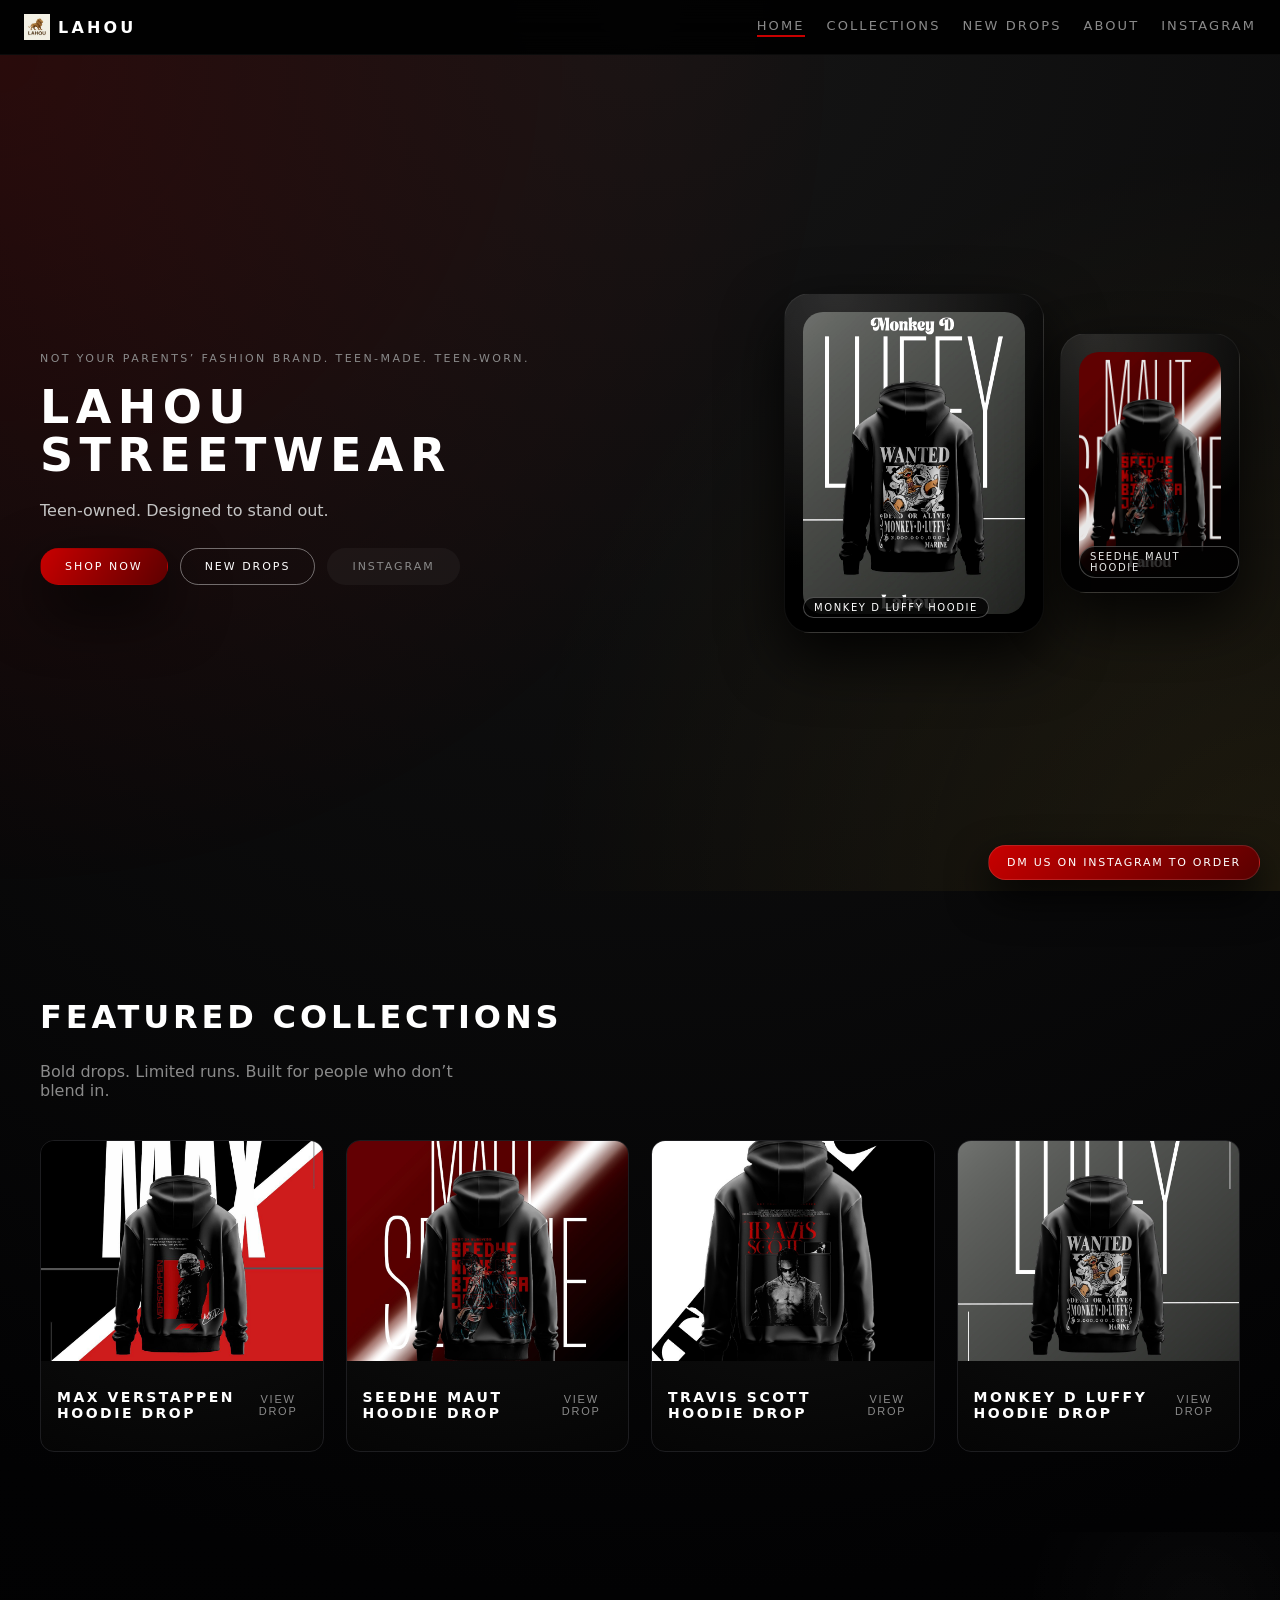
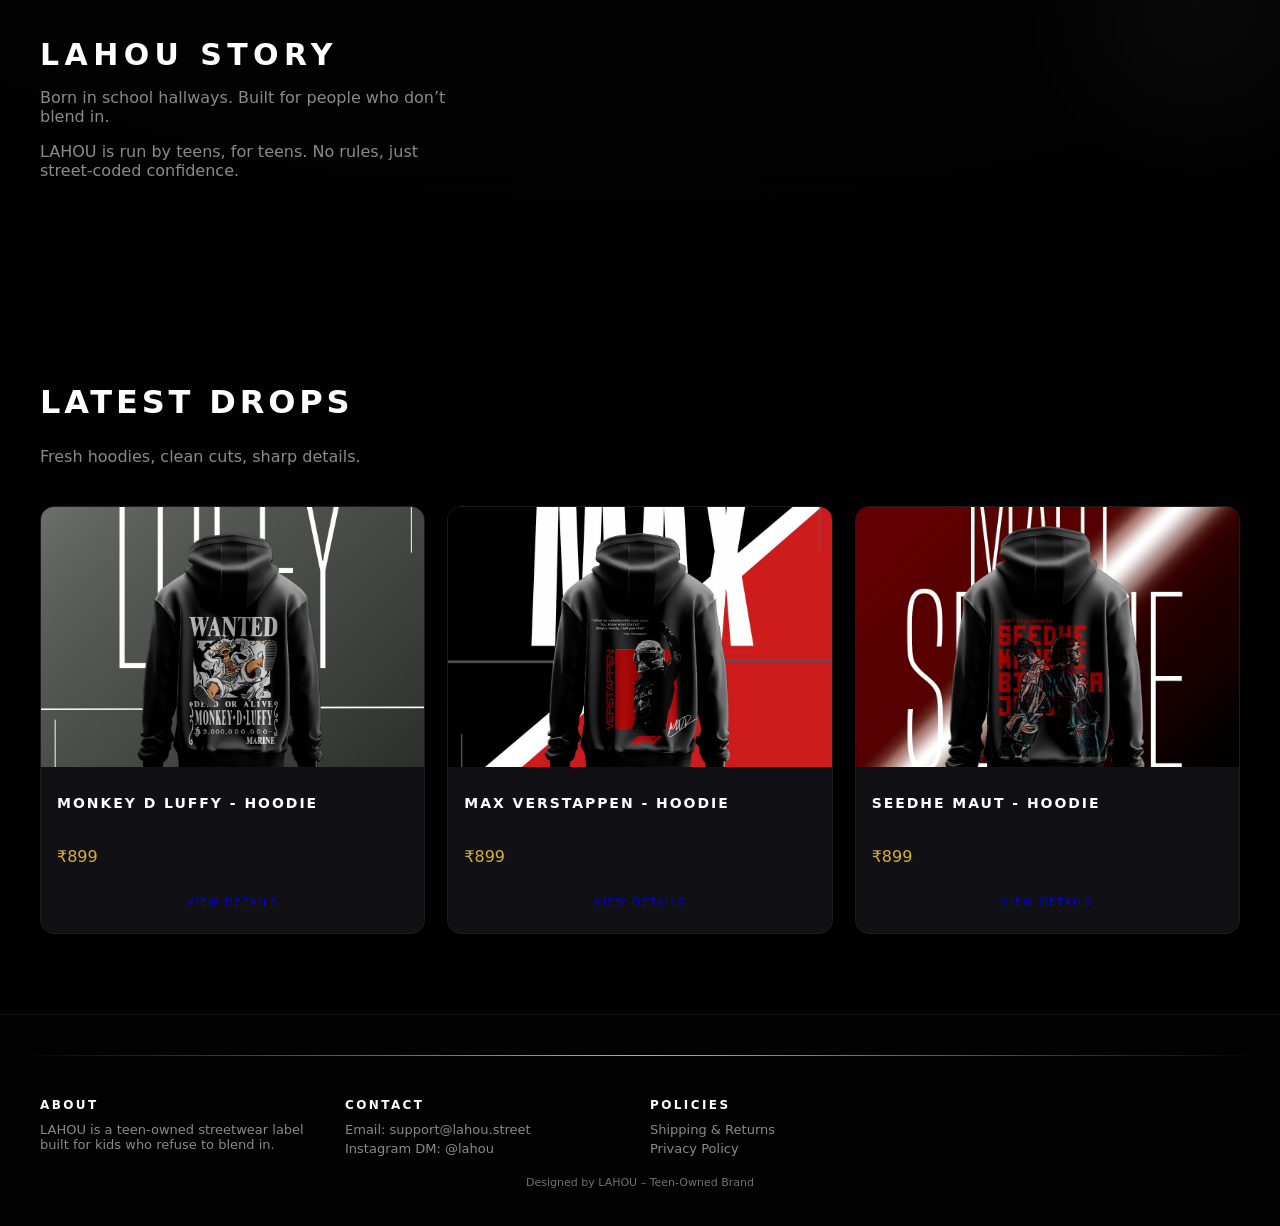
==== index.html @ ea8ffd42 "Add files via upload" ====
<!DOCTYPE html>
<html lang="en">
<head>
  <meta charset="UTF-8" />
  <title>LAHOU Streetwear – Teen-Owned Brand</title>
  <meta name="viewport" content="width=device-width, initial-scale=1.0" />
  <link rel="stylesheet" href="styles.css" />
</head>
<body>
  <!-- Floating DM Bubble -->
  <a href="https://www.instagram.com/lahou.in/" target="_blank" class="dm-bubble">
    DM us on Instagram to order
  </a>

  

  <!-- Navbar -->
  <header class="navbar">
    <div class="nav-left">
      <div class="logo">
  <img src="assets/logo.jpg" alt="LAHOU streetwear logo" class="logo-img" />
<span class="logo-text">LAHOU</span>
      </div>
    </div>
    <nav class="nav-links">
      <a href="#hero" class="nav-link active">Home</a>
      <a href="#collections" class="nav-link">Collections</a>
      <a href="#new-drops" class="nav-link">New Drops</a>
      <a href="#about" class="nav-link">About</a>
      <a href="https://www.instagram.com/lahou.in/" target="_blank" class="nav-link">Instagram</a>
    </nav>
    <button class="hamburger" id="hamburger">
      <span></span><span></span><span></span>
    </button>
  </header>

  <!-- Mobile Menu -->
  <div class="mobile-menu" id="mobileMenu">
    <a href="#hero" class="mobile-link">Home</a>
    <a href="#collections" class="mobile-link">Collections</a>
    <a href="#new-drops" class="mobile-link">New Drops</a>
    <a href="#about" class="mobile-link">About</a>
    <a href="https://www.instagram.com/lahou.in/" target="_blank" class="mobile-link">Instagram</a>
  </div>

  <!-- Hero Section -->
  <section id="hero" class="hero">
    <div class="hero-bg"></div>
    <div class="hero-content">
      <div class="hero-text" data-parallax>
        <p class="hero-tagline">Not your parents’ fashion brand. Teen-made. Teen-worn.</p>
        <h1>LAHOU STREETWEAR</h1>
        <p class="hero-sub">Teen-owned. Designed to stand out.</p>
        <div class="hero-ctas">
          <a href="#collections" class="btn primary">Shop Now</a>
          <a href="#new-drops" class="btn secondary">New Drops</a>
          <a href="https://www.instagram.com/lahou.in/" target="_blank" class="btn ghost">Instagram</a>
        </div>
      </div>
      <div class="hero-product" data-parallax>
        <div class="hero-mockup hero-mockup-main">
          <!-- Replace with real hoodie image -->
          <div class="mockup-image mockup-black"></div>
          <span class="mockup-label">Monkey D Luffy hoodie</span>
        </div>
        <div class="hero-mockup hero-mockup-secondary">
          <div class="mockup-image mockup-red"></div>
          <span class="mockup-label">Seedhe Maut hoodie</span>
        </div>
      </div>
    </div>
  </section>

  <!-- Featured Collections -->
  <section id="collections" class="section section-padded">
    <div class="section-header">
      <h2>Featured Collections</h2>
      <p>Bold drops. Limited runs. Built for people who don’t blend in.</p>
    </div>
    <div class="collections-grid">
  <!-- MAX -->
  <article class="collection-card reveal"
    data-title="MAX VERSTAPPEN HOODIE DROP"
    data-price="₹899"
    data-desc="Heavyweight black hoodie with race-ready graphics."
    data-image-class="coll-max">
    <div class="collection-image coll-max"></div>
    <div class="collection-info">
      <h3>MAX VERSTAPPEN HOODIE DROP</h3>
      <button class="collection-link" data-open-product>VIEW DROP</button>
    </div>
  </article>

  <!-- SEEDHE MAUT -->
  <article class="collection-card reveal"
    data-title="SEEDHE MAUT HOODIE DROP"
    data-price="₹899"
    data-desc="Street bars, hard graphics, clean silhouette."
    data-image-class="coll-seedhe">
    <div class="collection-image coll-seedhe"></div>
    <div class="collection-info">
      <h3>SEEDHE MAUT HOODIE DROP</h3>
      <button class="collection-link" data-open-product>VIEW DROP</button>
    </div>
  </article>

  <!-- TRAVIS -->
  <article class="collection-card reveal"
    data-title="TRAVIS SCOTT HOODIE DROP"
    data-price="₹899"
    data-desc="Cactus jack energy with LAHOU cuts."
    data-image-class="coll-travis">
    <div class="collection-image coll-travis"></div>
    <div class="collection-info">
      <h3>TRAVIS SCOTT HOODIE DROP</h3>
      <button class="collection-link" data-open-product>VIEW DROP</button>
    </div>
  </article>

  <!-- LUFFY -->
  <article class="collection-card reveal"
    data-title="MONKEY D LUFFY HOODIE DROP"
    data-price="₹899"
    data-desc="Anime grind, pirate mindset, hallway flex."
    data-image-class="coll-luffy">
    <div class="collection-image coll-luffy"></div>
    <div class="collection-info">
      <h3>MONKEY D LUFFY HOODIE DROP</h3>
      <button class="collection-link" data-open-product>VIEW DROP</button>
    </div>
  </article>
</div>

  </section>

  <!-- Brand Story -->
  <section id="about" class="section brand-story">
    <div class="lion-bg"></div>
    <div class="brand-story-inner">
      <h2>LAHOU Story</h2>
      <p>Born in school hallways. Built for people who don’t blend in.</p>
      <p>LAHOU is run by teens, for teens. No rules, just street-coded confidence.</p>
    </div>
  </section>

  <!-- Product Grid -->
  <section id="new-drops" class="section section-padded">
    <div class="section-header">
      <h2>Latest Drops</h2>
      <p>Fresh hoodies, clean cuts, sharp details.</p>
    </div>
    <div class="product-grid">
      <div class="product-card reveal">
        <div class="product-image product-1" data-secondary="product-1b"></div>
        <div class="product-info">
          <h3>MONKEY D LUFFY - hoodie</h3>
          <p class="price">₹899</p>
          <a href="product.html" class="btn tiny">View Details</a>
        </div>
      </div>
      <div class="product-card reveal">
        <div class="product-image product-2" data-secondary="product-2b"></div>
        <div class="product-info">
          <h3>MAX VERSTAPPEN - hoodie</h3>
          <p class="price">₹899</p>
          <a href="max-hood.html" class="btn tiny">View Details</a>
        </div>
      </div>
      <div class="product-card reveal">
        <div class="product-image product-3" data-secondary="product-3b"></div>
        <div class="product-info">
          <h3>SEEDHE MAUT - hoodie</h3>
          <p class="price">₹899</p>
          <a href="SM-hood.html" class="btn tiny">View Details</a>
        </div>
      </div>
    </div>
  </section>

  

  

  <!-- Footer -->
  <footer class="footer">
    <div class="footer-line"></div>
    <div class="footer-content">
      <div class="footer-col">
        <h4>About</h4>
        <p>LAHOU is a teen-owned streetwear label built for kids who refuse to blend in.</p>
      </div>
      <div class="footer-col">
        <h4>Contact</h4>
        <p>Email: support@lahou.street</p>
        <p>Instagram DM: @lahou</p>
      </div>
      <div class="footer-col">
        <h4>Policies</h4>
        <p>Shipping & Returns</p>
        <p>Privacy Policy</p>
      </div>
      
    </div>
    <p class="footer-bottom">Designed by LAHOU – Teen-Owned Brand</p>
  </footer>

  <!-- Product Quick View Modal (optional) -->
  <div class="product-modal" id="productModal">
  <div class="product-modal-inner">
    <button class="modal-close" id="modalClose">&times;</button>
   

    <div class="modal-image" id="modalImage"></div>
    <div class="modal-info">
      <h2 id="modalTitle">Stranger Hoodie – Deep Black</h2>
      <p class="modal-price" id="modalPrice">₹2,499</p>
      <p class="modal-desc" id="modalDesc">
        Heavyweight cotton. Boxy fit. Built for late-night streets and hallway flexes.
      </p>
      <div class="modal-sizes">
        <span class="size-chip">S</span>
        <span class="size-chip active">M</span>
        <span class="size-chip">L</span>
        <span class="size-chip">XL</span>
      </div>
      <a href="https://www.instagram.com/lahou.street" target="_blank" class="btn primary wide">
        Buy via Instagram DM
      </a>
    </div>
  </div>
</div>


  <script src="script.js"></script>
</body>
</html>
---- styles.css ----
:root {
  --black: #000000;
  --white: #ffffff;
  --red: #c80000;
  --gold: #d4af37;
  --bg: #050506;
  --gray: #8a8a8a;
  --card: #101015;
  --border-subtle: #1d1d20;
  --radius: 14px;
  --transition-fast: 0.25s ease;
  --shadow-soft: 0 24px 60px rgba(0, 0, 0, 0.9);
  --shadow-gold: 0 0 28px rgba(212, 175, 55, 0.3);
  --max-width: 1200px;
}

*,
*::before,
*::after {
  box-sizing: border-box;
}

html,
body {
  margin: 0;
  padding: 0;
  background: radial-gradient(circle at top, #151515 0%, #020203 55%, #000000 100%);
  color: var(--white);
  font-family: system-ui, -apple-system, BlinkMacSystemFont, "SF Pro Text", "Inter", sans-serif;
  scroll-behavior: smooth;
}

body {
  min-height: 100vh;
}

/* Generic */

.section {
  width: 100%;
}

.section-padded {
  padding: 80px 20px;
}

.section-header {
  max-width: var(--max-width);
  margin: 0 auto 40px;
}

.section-header h2 {
  font-size: 32px;
  letter-spacing: 0.12em;
  text-transform: uppercase;
}

.section-header p {
  color: var(--gray);
  max-width: 420px;
}

/* Navbar */

.navbar {
  position: sticky;
  top: 0;
  z-index: 50;
  display: flex;
  align-items: center;
  justify-content: space-between;
  padding: 14px 24px;
  background: rgba(0, 0, 0, 0.9);
  backdrop-filter: blur(14px);
  border-bottom: 1px solid rgba(255, 255, 255, 0.04);
}

.logo {
  display: flex;
  align-items: center;
  gap: 8px;
  font-weight: 700;
  letter-spacing: 0.2em;
  text-transform: uppercase;
}

.logo-icon {
  width: 28px;
  height: 28px;
  display: inline-flex;
  align-items: center;
  justify-content: center;
  border-radius: 50%;
  border: 1px solid rgba(255, 255, 255, 0.2);
  background: radial-gradient(circle at 30% 0%, #c80000 0%, #000 60%);
  font-size: 16px;
}

.nav-links {
  display: flex;
  gap: 22px;
}

.nav-link {
  font-size: 13px;
  text-transform: uppercase;
  letter-spacing: 0.16em;
  color: var(--gray);
  position: relative;
  padding-bottom: 4px;
  text-decoration: none;
  transition: color var(--transition-fast);
}

.nav-link::after {
  content: "";
  position: absolute;
  left: 0;
  bottom: 0;
  width: 0;
  height: 2px;
  background: var(--red);
  transition: width var(--transition-fast);
}

.nav-link:hover {
  color: var(--white);
}

.nav-link:hover::after,
.nav-link.active::after {
  width: 100%;
}

.hamburger {
  display: none;
  flex-direction: column;
  gap: 4px;
  width: 22px;
  height: 18px;
  border: none;
  background: transparent;
  padding: 0;
  cursor: pointer;
}

.hamburger span {
  display: block;
  height: 2px;
  background: var(--white);
  border-radius: 999px;
}

/* Mobile menu */

.mobile-menu {
  position: fixed;
  inset: 0;
  background: rgba(0, 0, 0, 0.96);
  display: none;
  flex-direction: column;
  padding-top: 80px;
  z-index: 40;
}

.mobile-menu.open {
  display: flex;
}

.mobile-link {
  padding: 16px 24px;
  font-size: 18px;
  text-decoration: none;
  color: var(--white);
  border-bottom: 1px solid rgba(255, 255, 255, 0.08);
}

/* Hero */

.hero {
  position: relative;
  min-height: calc(100vh - 64px);
  padding: 60px 20px 80px;
  overflow: hidden;
  display: flex;
  align-items: center;
}

.hero-bg {
  position: absolute;
  inset: 0;
  background:
    radial-gradient(circle at 0% 0%, rgba(200, 0, 0, 0.3) 0%, transparent 55%),
    radial-gradient(circle at 100% 100%, rgba(212, 175, 55, 0.2) 0%, transparent 50%);
  opacity: 0.5;
  pointer-events: none;
}

.hero-content {
  position: relative;
  max-width: var(--max-width);
  width: 100%;
  margin: 0 auto;
  display: grid;
  grid-template-columns: minmax(0, 1.3fr) minmax(0, 1fr);
  gap: 40px;
  align-items: center;
}

.hero-text {
  max-width: 520px;
}

.hero-tagline {
  text-transform: uppercase;
  letter-spacing: 0.22em;
  font-size: 11px;
  color: var(--gray);
  margin-bottom: 18px;
}

.hero h1 {
  font-size: 46px;
  line-height: 1.05;
  margin: 0 0 22px;
  letter-spacing: 0.14em;
  text-transform: uppercase;
}

.hero-sub {
  color: #c5c5c5;
  font-size: 16px;
  max-width: 340px;
}

.hero-ctas {
  margin-top: 28px;
  display: flex;
  flex-wrap: wrap;
  gap: 12px;
}

.btn {
  border-radius: 999px;
  text-decoration: none;
  text-transform: uppercase;
  letter-spacing: 0.18em;
  font-size: 11px;
  padding: 11px 24px;
  border: 1px solid transparent;
  cursor: pointer;
  display: inline-flex;
  align-items: center;
  justify-content: center;
  gap: 6px;
  transition: all var(--transition-fast);
}

.btn.primary {
  background: linear-gradient(120deg, var(--red), #5e0000);
  color: var(--white);
  box-shadow: var(--shadow-soft);
}

.btn.primary:hover {
  box-shadow: var(--shadow-gold);
}

.btn.secondary {
  background: transparent;
  border: 1px solid rgba(255, 255, 255, 0.4);
  color: var(--white);
}

.btn.secondary:hover {
  border-color: var(--red);
  color: var(--red);
}

.btn.ghost {
  background: rgba(255, 255, 255, 0.04);
  color: var(--gray);
}

.btn.ghost:hover {
  background: rgba(255, 255, 255, 0.1);
  color: var(--white);
}

.btn.tiny {
  padding: 8px 18px;
  font-size: 10px;
}

.btn.wide {
  width: 100%;
}

.hero-product {
  display: flex;
  align-items: center;
  justify-content: flex-end;
  gap: 16px;
}

.hero-mockup {
  position: relative;
  border-radius: 26px;
  background: radial-gradient(circle at 20% 0%, rgba(255, 255, 255, 0.12) 0%, rgba(0, 0, 0, 1) 70%);
  padding: 18px;
  border: 1px solid rgba(255, 255, 255, 0.06);
  box-shadow: var(--shadow-soft);
  overflow: hidden;
  transform-origin: center;
  transition: transform 0.5s ease, box-shadow 0.5s ease;
}

.hero-mockup:hover {
  transform: translateY(-6px) scale(1.02);
  box-shadow: 0 34px 80px rgba(0, 0, 0, 1);
}

.hero-mockup-main {
  width: 260px;
  height: 340px;
}

.hero-mockup-secondary {
  width: 180px;
  height: 260px;
  opacity: 0.9;
}

.mockup-image {
  position: relative;
  width: 100%;
  height: 100%;
  border-radius: 20px;
  background-size: cover;
  background-position: center;
  filter: contrast(1.1) saturate(1.1);
}

.mockup-black {
  background-image: url("assets/luffy.jpeg");
  background-size: cover;
  background-position: center;
}

.mockup-red {
  background-image: url("assets/SM.jpeg");
  background-size: cover;
  background-position: center;
}


.mockup-label {
  position: absolute;
  bottom: 14px;
  left: 18px;
  padding: 4px 10px;
  border-radius: 999px;
  font-size: 10px;
  text-transform: uppercase;
  letter-spacing: 0.16em;
  background: rgba(0, 0, 0, 0.8);
  border: 1px solid rgba(255, 255, 255, 0.28);
}

/* Collections */

.collections-grid {
  max-width: var(--max-width);
  margin: 0 auto;
  display: grid;
  gap: 22px;
  grid-template-columns: repeat(4, minmax(0, 1fr));
}

.collection-card {
  position: relative;
  border-radius: var(--radius);
  overflow: hidden;
  background: radial-gradient(circle at top, #151515 0%, #050505 100%);
  border: 1px solid var(--border-subtle);
  cursor: pointer;
  transform: translateY(0);
  transition: transform var(--transition-fast), box-shadow var(--transition-fast), border-color var(--transition-fast);
}

.collection-image {
  height: 220px;
  background-size: cover;
  background-position: center;
  transition: transform 0.6s ease, filter 0.6s ease;
}
/* Featured collection images */
.coll-max {
  background-image: url("assets/MAX.jpeg");
  background-size: cover;
  background-position: center;
}

.coll-seedhe {
  background-image: url("assets/SM.jpeg");
  background-size: cover;
  background-position: center;
}

.coll-travis {
  background-image: url("assets/tavi.jpeg");
  background-size: cover;
  background-position: center;
}

.coll-luffy {
  background-image: url("assets/luffy.jpeg");
  background-size: cover;
  background-position: center;
}



.collection-info {
  padding: 14px 16px 16px;
  display: flex;
  align-items: center;
  justify-content: space-between;
  gap: 8px;
}

.collection-info h3 {
  font-size: 14px;
  text-transform: uppercase;
  letter-spacing: 0.18em;
}

.collection-link {
  border: none;
  background: transparent;
  color: var(--gray);
  font-size: 11px;
  text-transform: uppercase;
  letter-spacing: 0.16em;
  cursor: pointer;
  position: relative;
}

.collection-link::after {
  content: "";
  position: absolute;
  left: 0;
  bottom: -2px;
  width: 0;
  height: 1px;
  background: var(--gold);
  transition: width var(--transition-fast);
}

.collection-card:hover {
  transform: translateY(-8px);
  box-shadow: var(--shadow-soft);
  border-color: rgba(255, 255, 255, 0.16);
}

.collection-card:hover .collection-image {
  transform: scale(1.08);
  filter: saturate(1.2);
}

.collection-card:hover .collection-link::after {
  width: 100%;
}

/* Brand Story */

.brand-story {
  position: relative;
  padding: 80px 20px;
  overflow: hidden;
}

.brand-story-inner {
  max-width: var(--max-width);
  margin: 0 auto;
  position: relative;
  z-index: 2;
}

.brand-story h2 {
  font-size: 30px;
  text-transform: uppercase;
  letter-spacing: 0.18em;
  margin-bottom: 10px;
}

.brand-story p {
  max-width: 420px;
  color: var(--gray);
}

.lion-bg {
  position: absolute;
  right: -10%;
  top: -40%;
  width: 420px;
  height: 420px;
  background: radial-gradient(circle at 50% 50%, rgba(255, 255, 255, 0.12) 0%, transparent 60%);
  opacity: 0.22;
  pointer-events: none;
}

/* Product Grid */

.product-grid {
  max-width: var(--max-width);
  margin: 0 auto;
  display: grid;
  grid-template-columns: repeat(3, minmax(0, 1fr));
  gap: 22px;
}

.product-card {
  background: var(--card);
  border-radius: var(--radius);
  border: 1px solid var(--border-subtle);
  overflow: hidden;
  transition: transform var(--transition-fast), box-shadow var(--transition-fast), border-color var(--transition-fast);
}

.product-card:hover {
  transform: translateY(-8px);
  box-shadow: var(--shadow-soft);
  border-color: rgba(255, 255, 255, 0.2);
}

.product-image {
  height: 260px;
  background-size: cover;
  background-position: center;
  position: relative;
  transition: filter 0.4s ease, transform 0.4s ease;
}

/* Placeholder hoodie visuals using gradients */
/* Hoodie 1: Stranger */
.product-1 {
  background-image: url("assets/luffy.jpeg");
  background-size: cover;
  background-position: center;
}

.product-1b {
  background-image: url("assets/luffy-front.jpeg"); /* or another angle */
  background-size: cover;
  background-position: center;
}

/* Hoodie 2: MAX black */
.product-2 {
  background-image: url("assets/MAX.jpeg");
  background-size: cover;
  background-position: center;
}

.product-2b {
  background-image: url("assets/MAX-front.jpeg"); /* if you have it */
  background-size: cover;
  background-position: center;
}

/* Hoodie 3: Gold accent */
.product-3 {
  background-image: url("assets/SM.jpeg");
  background-size: cover;
  background-position: center;
}

.product-3b {
  background-image: url("assets/SM-back.jpeg"); /* optional */
  background-size: cover;
  background-position: center;
}


.product-card:hover .product-image {
  filter: hue-rotate(-8deg) saturate(1.2);
  transform: scale(1.04);
}

.product-info {
  padding: 14px 16px 16px;
  display: flex;
  flex-direction: column;
  gap: 6px;
}

.product-info h3 {
  font-size: 14px;
  text-transform: uppercase;
  letter-spacing: 0.14em;
}

.price {
  color: var(--gold);
  font-weight: 500;
}

/* Community */

.community {
  padding: 80px 20px 70px;
}

.community-grid {
  max-width: var(--max-width);
  margin: 0 auto;
  display: grid;
  grid-template-columns: repeat(4, minmax(0, 1fr));
  gap: 18px;
}

.community-card {
  height: 180px;
  border-radius: 18px;
  background: linear-gradient(135deg, #111, #000);
  border: 1px solid rgba(255, 255, 255, 0.06);
}

/* Instagram section */

.insta-section {
  padding-bottom: 90px;
}

.insta-grid {
  max-width: var(--max-width);
  margin: 0 auto 22px;
  display: grid;
  grid-template-columns: repeat(4, minmax(0, 1fr));
  gap: 18px;
}

.insta-post {
  height: 160px;
  border-radius: 18px;
  background: radial-gradient(circle at 20% 0%, #c80000 0%, #000 55%);
  border: 1px solid rgba(255, 255, 255, 0.08);
}

.insta-embed-placeholder {
  max-width: var(--max-width);
  margin: 0 auto;
  padding: 18px 16px;
  border-radius: 14px;
  border: 1px dashed rgba(255, 255, 255, 0.18);
  color: var(--gray);
  font-size: 13px;
}

/* Footer */

.footer {
  padding: 40px 20px 26px;
  background: #020203;
  border-top: 1px solid rgba(255, 255, 255, 0.06);
}

.footer-line {
  height: 1px;
  width: 100%;
  background: linear-gradient(90deg, transparent, var(--gold), transparent);
  margin-bottom: 26px;
}

.footer-content {
  max-width: var(--max-width);
  margin: 0 auto 16px;
  display: grid;
  grid-template-columns: repeat(4, minmax(0, 1fr));
  gap: 20px;
}

.footer-col h4 {
  font-size: 12px;
  text-transform: uppercase;
  letter-spacing: 0.2em;
  margin-bottom: 10px;
}

.footer-col p {
  margin: 4px 0;
  color: var(--gray);
  font-size: 13px;
}

.footer-insta-preview {
  display: grid;
  grid-template-columns: repeat(2, 1fr);
  gap: 4px;
}

.footer-insta-preview span {
  width: 100%;
  aspect-ratio: 1 / 1;
  border-radius: 8px;
  background: linear-gradient(135deg, #121212, #2b2b2b);
}

.footer-bottom {
  text-align: center;
  font-size: 11px;
  color: #737373;
}

/* Floating DM bubble */

.dm-bubble {
  position: fixed;
  right: 20px;
  bottom: 20px;
  z-index: 60;
  background: linear-gradient(135deg, #c80000, #5a0000);
  color: var(--white);
  padding: 10px 18px;
  border-radius: 999px;
  text-decoration: none;
  font-size: 11px;
  letter-spacing: 0.16em;
  text-transform: uppercase;
  box-shadow: 0 18px 40px rgba(0, 0, 0, 0.9);
  border: 1px solid rgba(255, 255, 255, 0.12);
}

/* New drop card */

.new-drop-card {
  position: fixed;
  left: 24px;
  bottom: 24px;
  z-index: 55;
  padding: 10px 14px;
  border-radius: 12px;
  background: rgba(0, 0, 0, 0.92);
  border: 1px solid rgba(255, 255, 255, 0.08);
  box-shadow: 0 16px 40px rgba(0, 0, 0, 0.9);
  font-size: 11px;
}

.new-drop-card h4 {
  text-transform: uppercase;
  letter-spacing: 0.16em;
  font-size: 10px;
  margin: 0 0 6px;
  color: var(--gray);
}

.countdown span {
  font-weight: 600;
}

/* Product modal */

.product-modal {
  position: fixed;
  inset: 0;
  background: rgba(0, 0, 0, 0.88);
  display: none;
  align-items: center;
  justify-content: center;
  z-index: 80;
}

.product-modal.open {
  display: flex;
}

.product-modal-inner {
  background: #050506;
  border-radius: 22px;
  padding: 22px;
  max-width: 780px;
  width: calc(100% - 40px);
  display: grid;
  grid-template-columns: minmax(0, 1.2fr) minmax(0, 1fr);
  gap: 22px;
  border: 1px solid rgba(255, 255, 255, 0.08);
  box-shadow: var(--shadow-soft);
}

.modal-close {
  position: absolute;
  top: 18px;
  right: 22px;
  border: none;
  background: transparent;
  color: var(--white);
  font-size: 26px;
  cursor: pointer;
}

.modal-image {
  border-radius: 18px;
  background-image: linear-gradient(135deg, #040404, #121212);
  background-size: cover;
  background-position: center;
  min-height: 260px;
}

.modal-info h2 {
  font-size: 22px;
  text-transform: uppercase;
  letter-spacing: 0.16em;
}

.modal-price {
  color: var(--gold);
  margin: 8px 0 12px;
}

.modal-desc {
  color: var(--gray);
  font-size: 14px;
}

.modal-sizes {
  margin: 10px 0 16px;
}

.size-chip {
  display: inline-flex;
  align-items: center;
  justify-content: center;
  min-width: 34px;
  padding: 5px 10px;
  border-radius: 999px;
  border: 1px solid rgba(255, 255, 255, 0.24);
  font-size: 11px;
  margin-right: 6px;
  cursor: pointer;
}

.size-chip.active {
  border-color: var(--gold);
}

/* Product page specific */

.product-body {
  background: radial-gradient(circle at top, #181818 0%, #020203 55%, #000000 100%);
}

.product-page {
  max-width: var(--max-width);
  margin: 40px auto 80px;
  padding: 0 20px;
  display: grid;
  grid-template-columns: minmax(0, 1.2fr) minmax(0, 1fr);
  gap: 40px;
}

.product-gallery {
  position: relative;
}

.product-main-image {
  border-radius: 26px;
  overflow: hidden;
  border: 1px solid rgba(255, 255, 255, 0.08);
  background: #050505;
  box-shadow: var(--shadow-soft);
}

.product-main-img {
  height: 420px;
  background-size: cover;
  background-position: center;
  transform-origin: center;
  transition: transform 0.4s ease;
}

.product-main-img:hover {
  transform: scale(1.06);
}

.product-thumbs {
  display: flex;
  gap: 8px;
  margin-top: 10px;
}

.thumb {
  flex: 1;
  height: 70px;
  border-radius: 14px;
  background-size: cover;
  background-position: center;
  border: 1px solid rgba(255, 255, 255, 0.16);
  cursor: pointer;
  opacity: 0.65;
}

.thumb-active {
  border-color: var(--gold);
  opacity: 1;
}

/* map thumbnails to product backgrounds */
.thumb[data-image="product-1"] {
  background-image: linear-gradient(135deg, #040404 0%, #141414 40%, #000000 100%);
}
.thumb[data-image="product-1b"] {
  background-image: linear-gradient(135deg, #3a0000, #c80000);
}
.thumb[data-image="product-1c"] {
  background-image: linear-gradient(135deg, #121212, #3a2a00);
}

.product-details h1 {
  font-size: 28px;
  letter-spacing: 0.18em;
  text-transform: uppercase;
}

.product-price {
  color: var(--gold);
  font-size: 18px;
  margin: 10px 0 12px;
}

.product-short {
  color: var(--gray);
  font-size: 14px;
  max-width: 360px;
}

.product-sizes {
  margin: 18px 0;
}

.size-options {
  display: flex;
  gap: 8px;
  margin-top: 8px;
}

.size-btn {
  min-width: 40px;
  padding: 8px 10px;
  border-radius: 999px;
  background: transparent;
  color: var(--white);
  border: 1px solid rgba(255, 255, 255, 0.22);
  text-transform: uppercase;
  font-size: 11px;
  cursor: pointer;
  transition: background var(--transition-fast), border-color var(--transition-fast);
}

.size-btn:hover,
.size-btn.active {
  background: rgba(255, 255, 255, 0.06);
  border-color: var(--gold);
}

.product-meta {
  margin: 14px 0 0;
  padding-left: 18px;
  color: var(--gray);
  font-size: 13px;
}

/* Recommended carousel */

.recommended {
  background: #050506;
}

.recommended-carousel {
  max-width: var(--max-width);
  margin: 0 auto;
  display: grid;
  grid-template-columns: repeat(3, minmax(0, 1fr));
  gap: 18px;
}

.recommended-card {
  border-radius: 18px;
  overflow: hidden;
  border: 1px solid rgba(255, 255, 255, 0.08);
  background: linear-gradient(135deg, #170000, #350000);
  box-shadow: 0 18px 44px rgba(0, 0, 0, 0.9);
}

.rec-img {
  height: 180px;
  background-size: cover;
  background-position: center;
}

.rec-info {
  padding: 10px 14px 14px;
}

.rec-info h3 {
  font-size: 13px;
  text-transform: uppercase;
  letter-spacing: 0.14em;
}

.rec-info .price {
  font-size: 13px;
}

/* Sticky DM mobile */

.dm-sticky {
  position: fixed;
  left: 0;
  right: 0;
  bottom: 0;
  background: linear-gradient(135deg, #c80000, #5a0000);
  color: var(--white);
  text-align: center;
  padding: 12px 16px;
  text-decoration: none;
  font-size: 11px;
  text-transform: uppercase;
  letter-spacing: 0.16em;
  display: none;
  z-index: 60;
}

/* Reveal on scroll */

.reveal {
  opacity: 0;
  transform: translateY(18px);
  transition: opacity 0.6s ease, transform 0.6s ease;
}

.reveal.visible {
  opacity: 1;
  transform: translateY(0);
}

/* Responsive */

@media (max-width: 960px) {
  .hero-content {
    grid-template-columns: minmax(0, 1.1fr) minmax(0, 0.9fr);
  }

  .collections-grid {
    grid-template-columns: repeat(2, minmax(0, 1fr));
  }

  .product-grid,
  .community-grid,
  .insta-grid,
  .recommended-carousel {
    grid-template-columns: repeat(2, minmax(0, 1fr));
  }

  .product-page {
    grid-template-columns: minmax(0, 1fr);
  }

  .product-main-img {
    height: 360px;
  }

  .footer-content {
    grid-template-columns: repeat(2, minmax(0, 1fr));
  }
}

@media (max-width: 720px) {
  .navbar {
    padding-inline: 16px;
  }

  .nav-links {
    display: none;
  }

  .hamburger {
    display: flex;
  }

  .hero {
    padding-top: 40px;
  }

  .hero-content {
    grid-template-columns: minmax(0, 1fr);
    gap: 30px;
  }

  .hero-product {
    justify-content: flex-start;
  }

  .hero-mockup-main {
    width: 220px;
    height: 300px;
  }

  .hero-mockup-secondary {
    width: 160px;
    height: 220px;
  }

  .collections-grid {
    grid-template-columns: minmax(0, 1fr);
  }

  .product-grid,
  .community-grid,
  .insta-grid,
  .recommended-carousel {
    grid-template-columns: minmax(0, 1fr);
  }

  .dm-bubble {
    bottom: 70px;
  }

  .dm-sticky {
    display: block;
  }

  .new-drop-card {
    left: 10px;
    bottom: 80px;
  }

  .footer-content {
    grid-template-columns: minmax(0, 1fr);
  }
}
.logo {
  display: flex;
  align-items: center;
}

.logo-img {
  height: 26px;
}
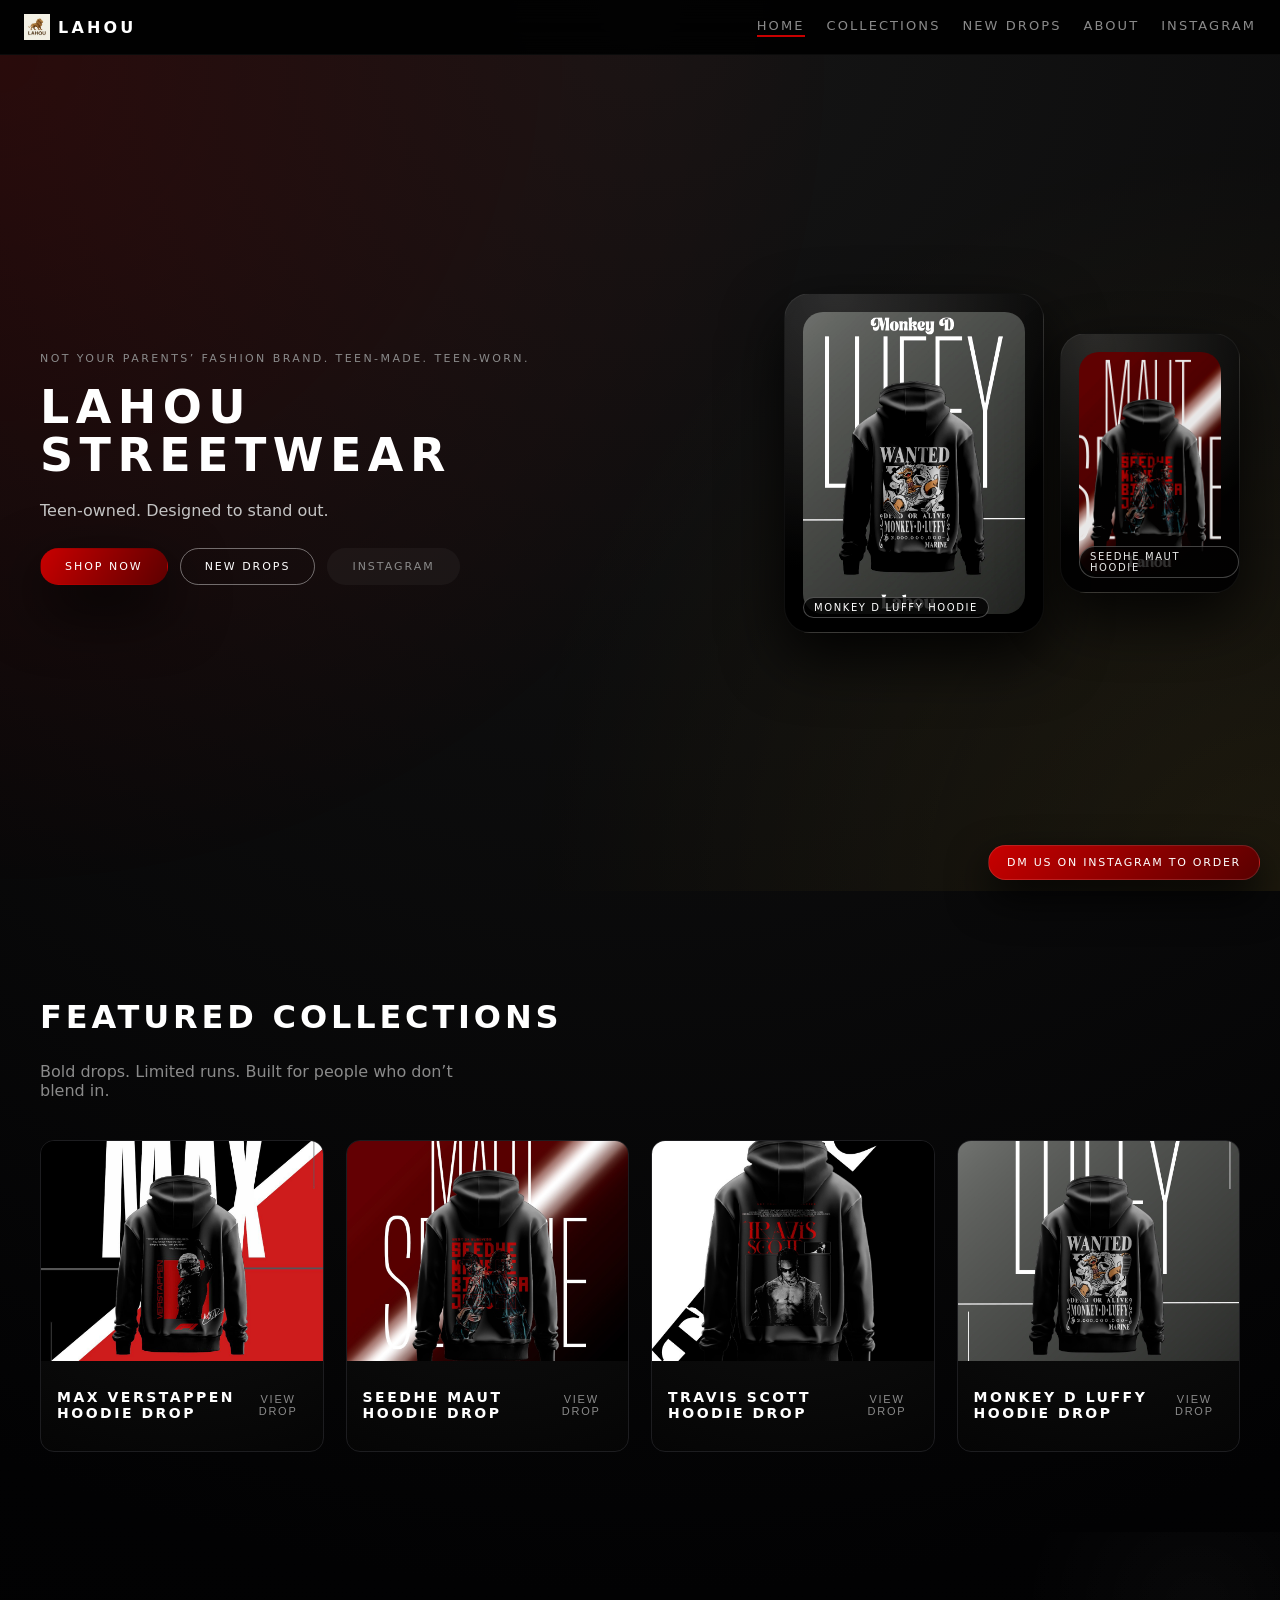
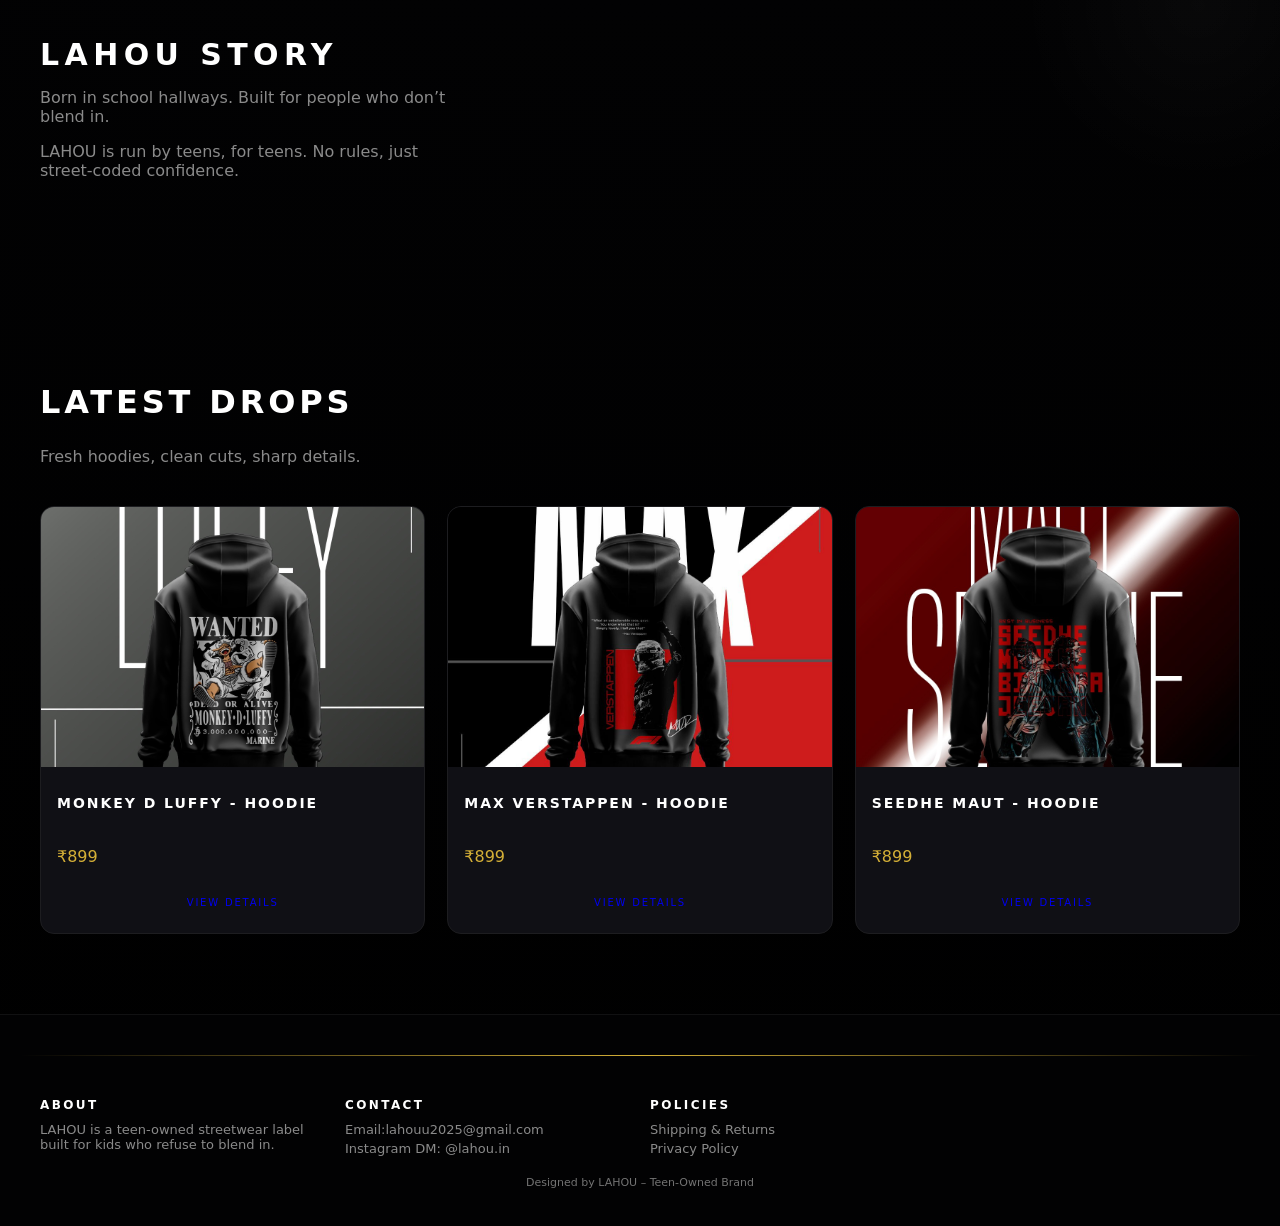
==== commit bad0d078: "Update index.html" ====
--- a/index.html
+++ b/index.html
@@ -191,8 +191,8 @@
       </div>
       <div class="footer-col">
         <h4>Contact</h4>
-        <p>Email: support@lahou.street</p>
-        <p>Instagram DM: @lahou</p>
+        <p>Email:lahouu2025@gmail.com</p>
+        <p>Instagram DM: @lahou.in</p>
       </div>
       <div class="footer-col">
         <h4>Policies</h4>
@@ -234,3 +234,4 @@
   <script src="script.js"></script>
 </body>
 </html>
+
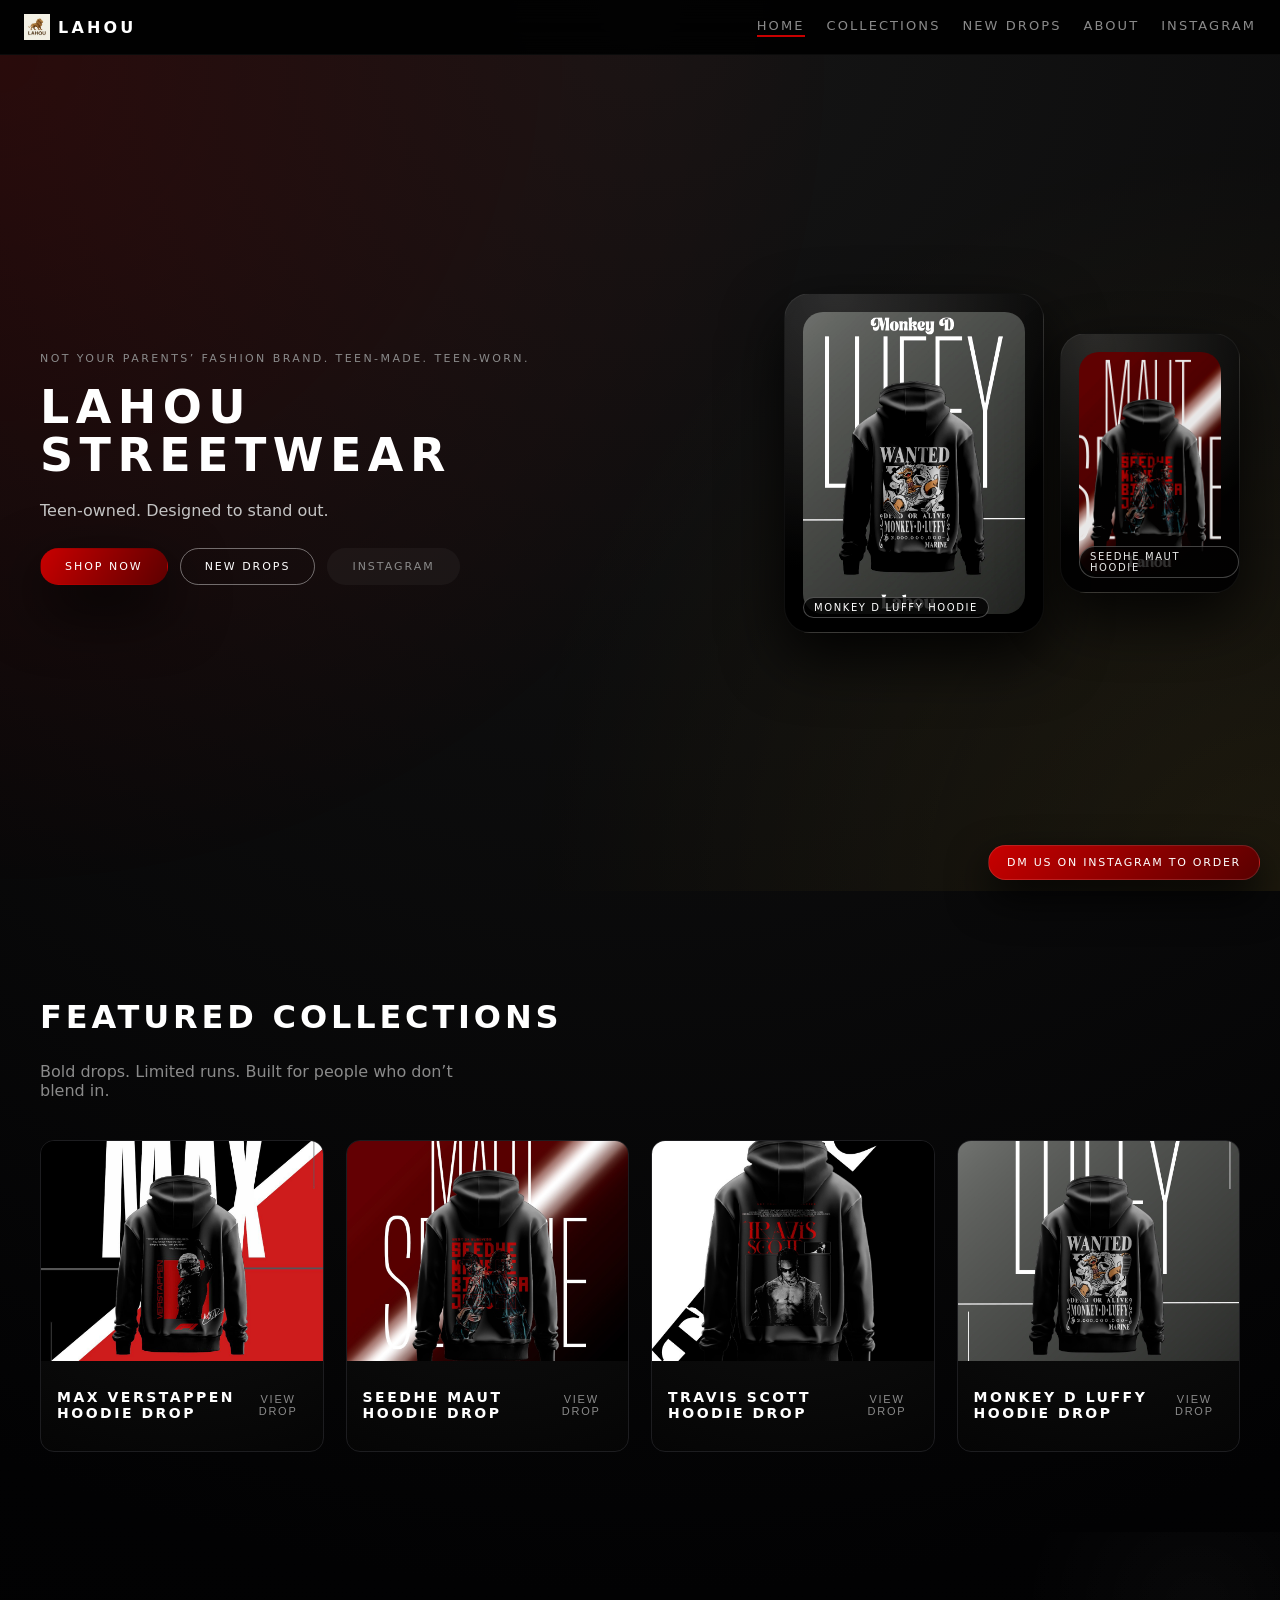
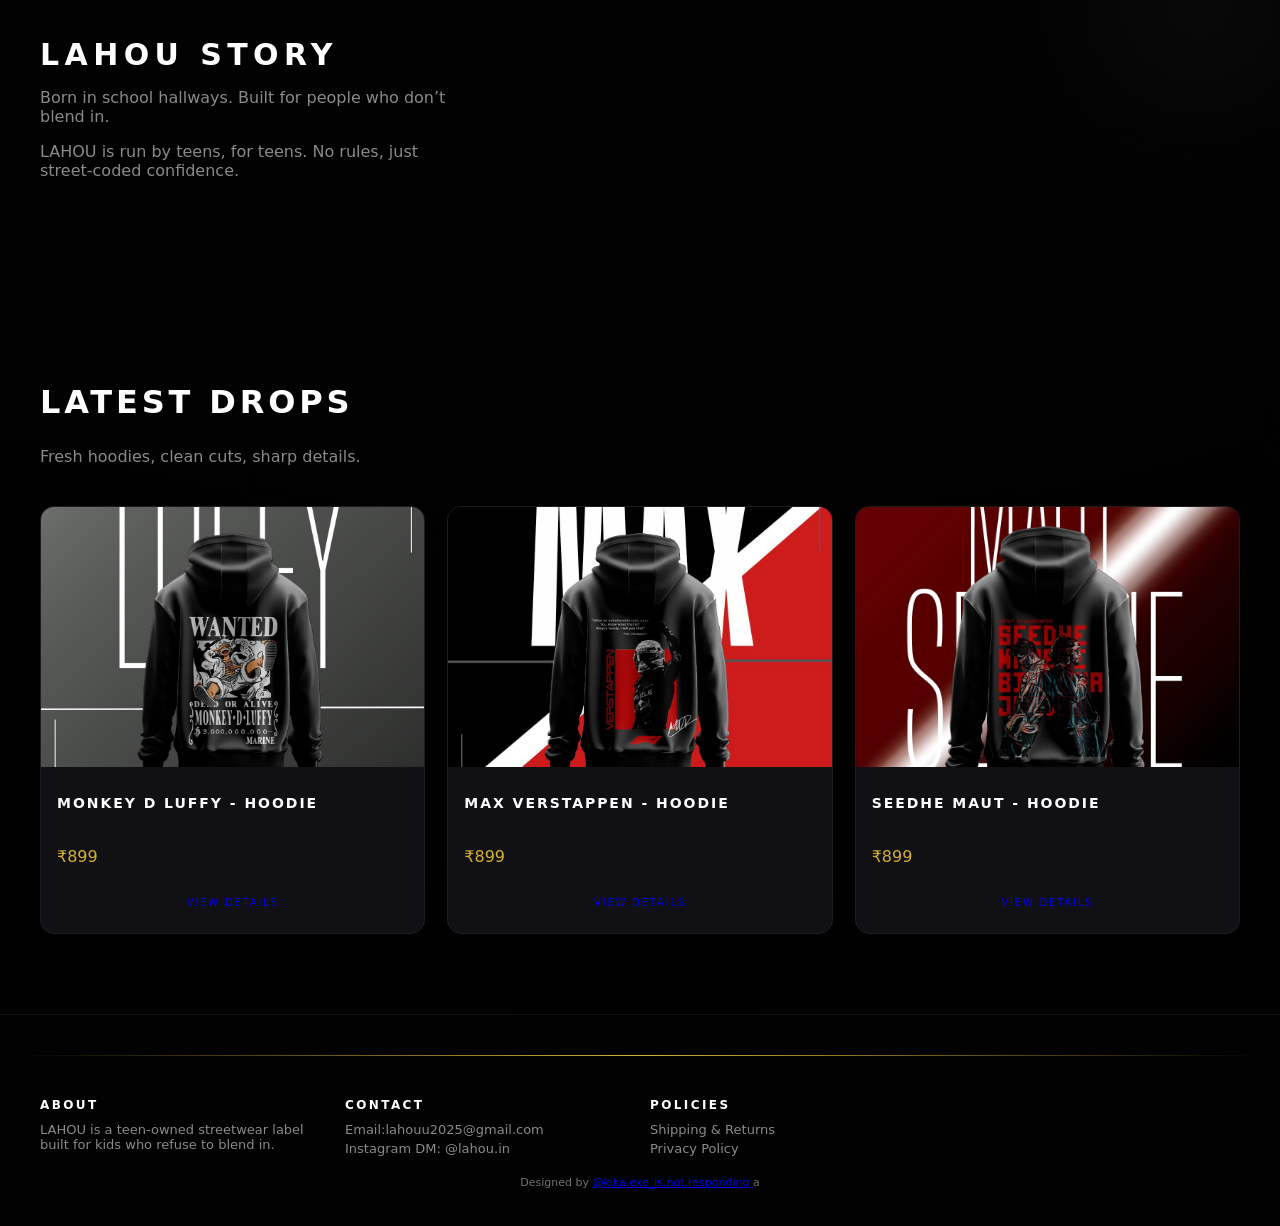
==== commit d4422d01: "Update index.html" ====
--- a/index.html
+++ b/index.html
@@ -201,7 +201,7 @@
       </div>
       
     </div>
-    <p class="footer-bottom">Designed by LAHOU – Teen-Owned Brand</p>
+    <p class="footer-bottom">Designed by <a href = "https://www.instagram.com/kika.exe_is.not.responding/" target = "_blank"> @kika.exe_is.not.responding </a>a</p>
   </footer>
 
   <!-- Product Quick View Modal (optional) -->
@@ -223,7 +223,7 @@
         <span class="size-chip">L</span>
         <span class="size-chip">XL</span>
       </div>
-      <a href="https://www.instagram.com/lahou.street" target="_blank" class="btn primary wide">
+      <a href="https://www.instagram.com/lahou.in/" target="_blank" class="btn primary wide">
         Buy via Instagram DM
       </a>
     </div>
@@ -235,3 +235,5 @@
 </body>
 </html>
 
+
+
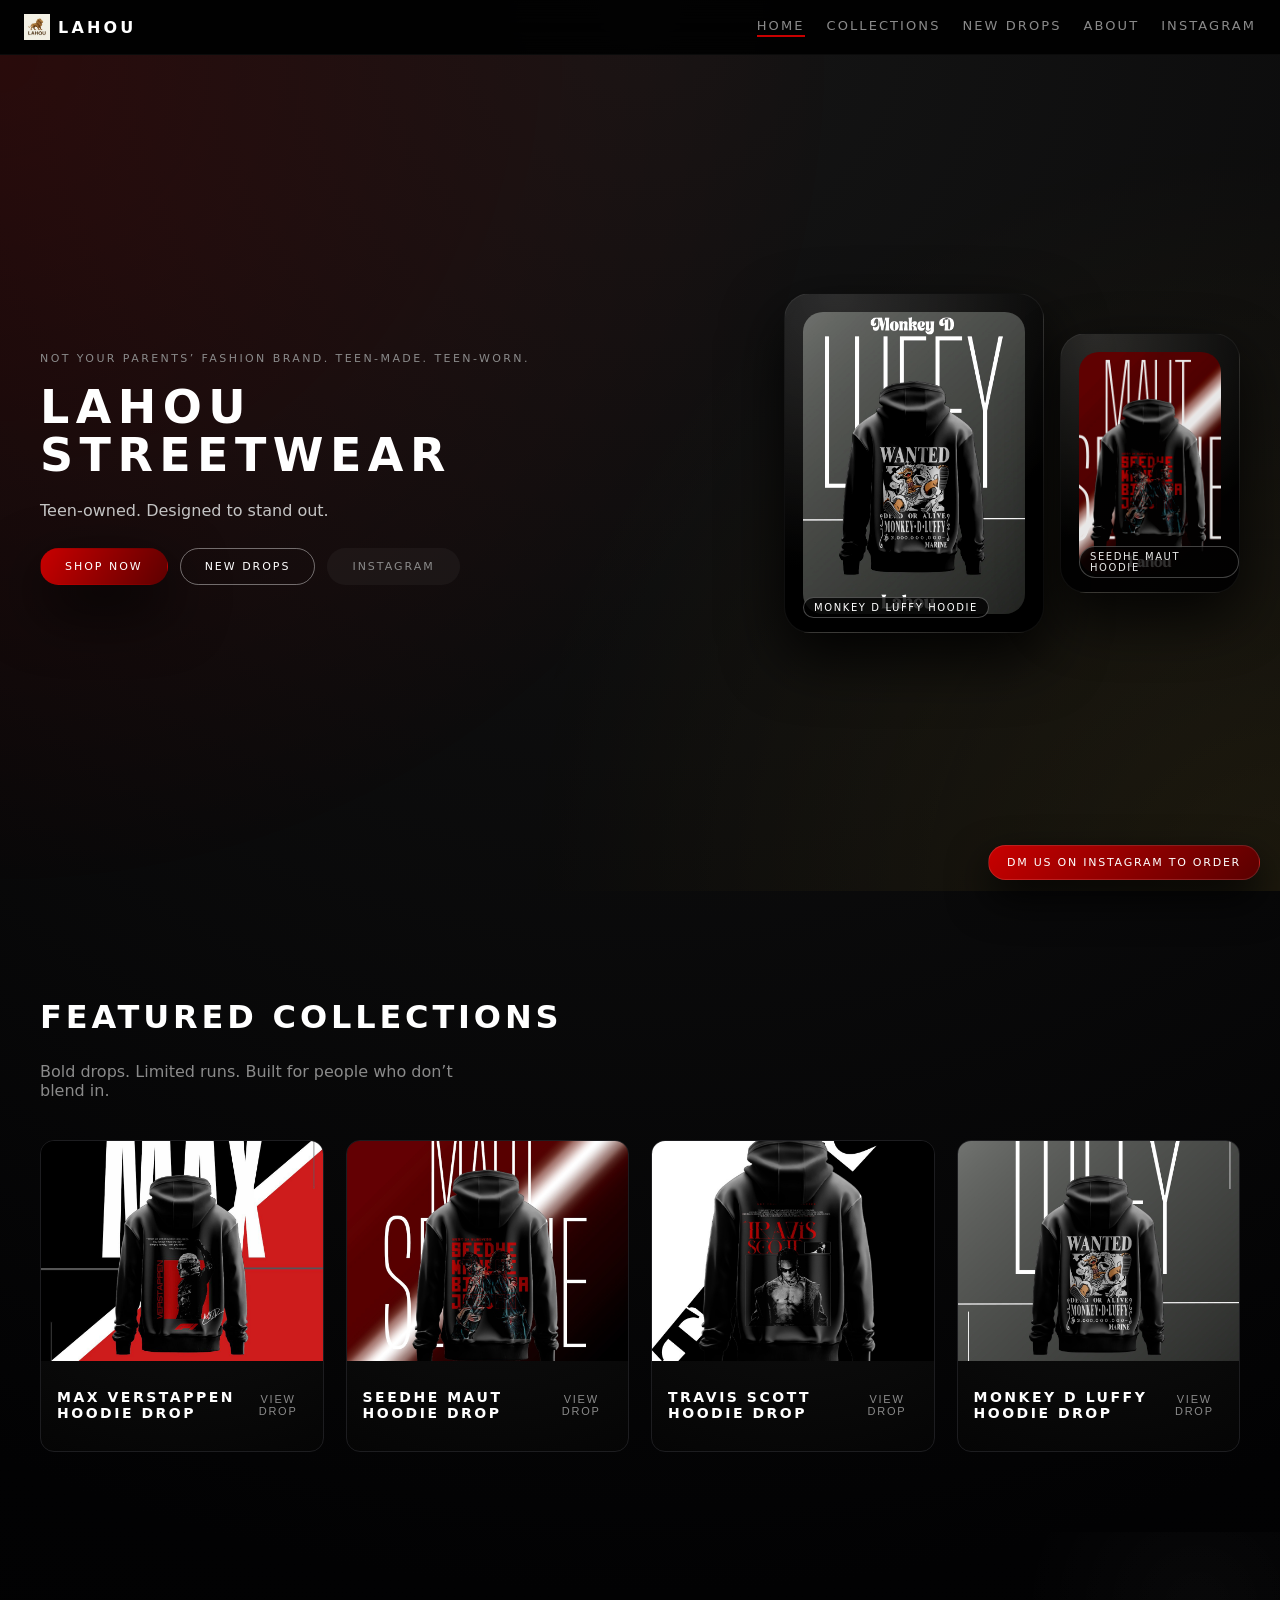
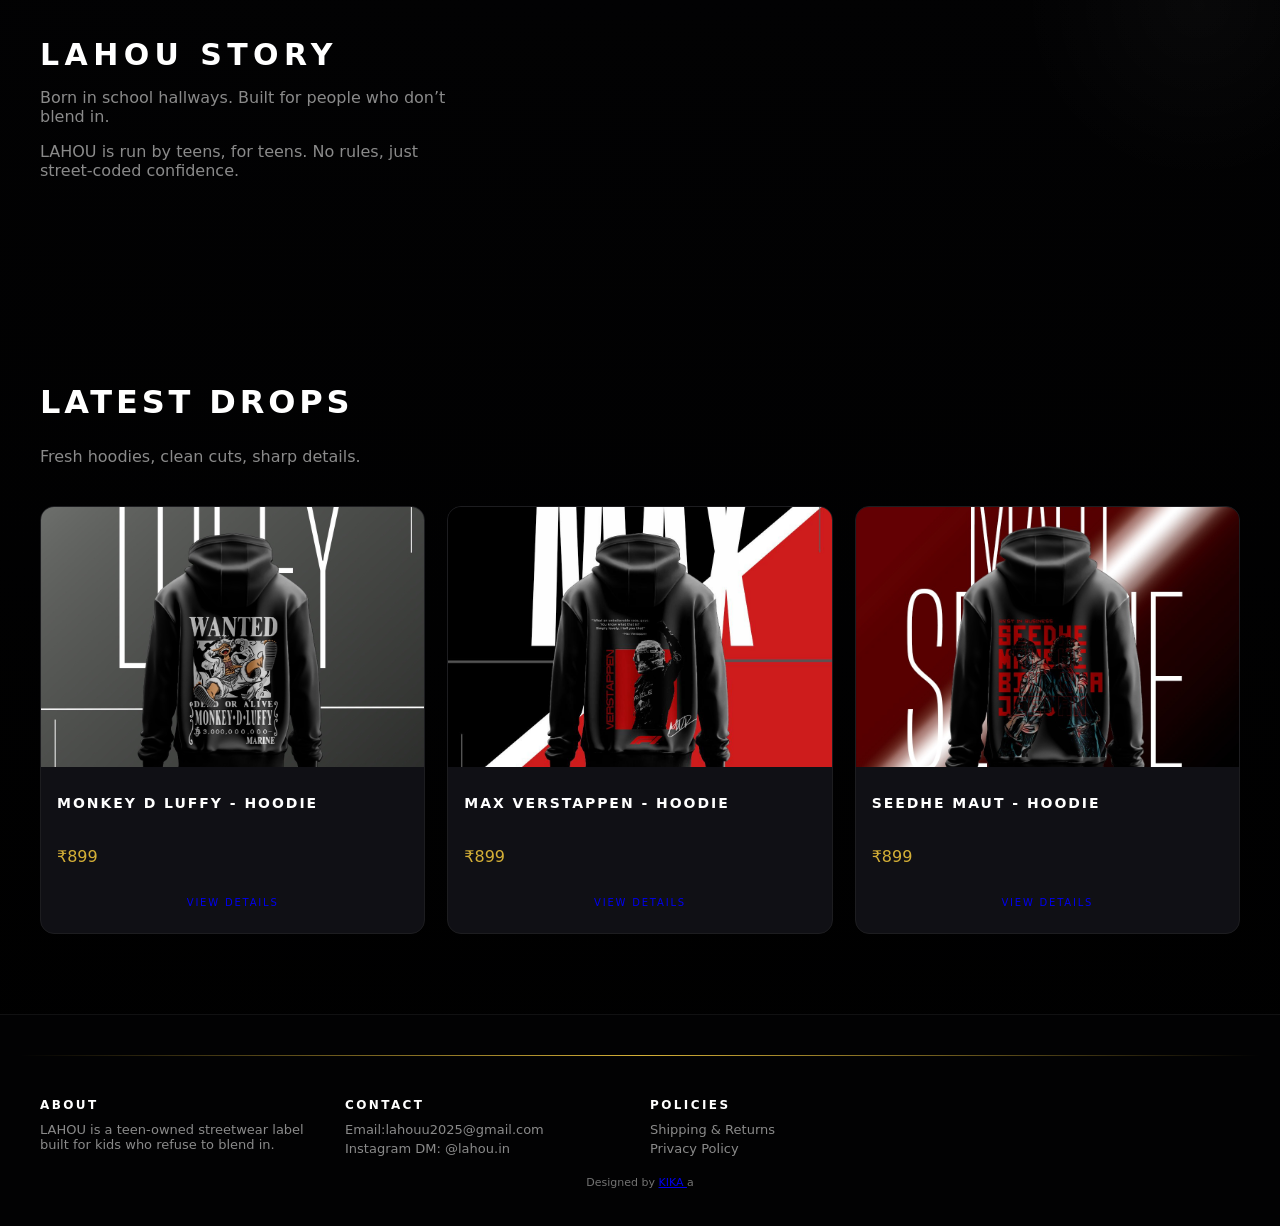
==== commit 8e820769: "Fix HTML formatting and structure" ====
--- a/index.html
+++ b/index.html
@@ -201,7 +201,7 @@
       </div>
       
     </div>
-    <p class="footer-bottom">Designed by <a href = "https://www.instagram.com/kika.exe_is.not.responding/" target = "_blank"> @kika.exe_is.not.responding </a>a</p>
+    <p class="footer-bottom">Designed by <a href = "https://www.instagram.com/kika.exe_is.not.responding/" target = "_blank"> KIKA </a>a</p>
   </footer>
 
   <!-- Product Quick View Modal (optional) -->
@@ -237,3 +237,4 @@
 
 
 
+
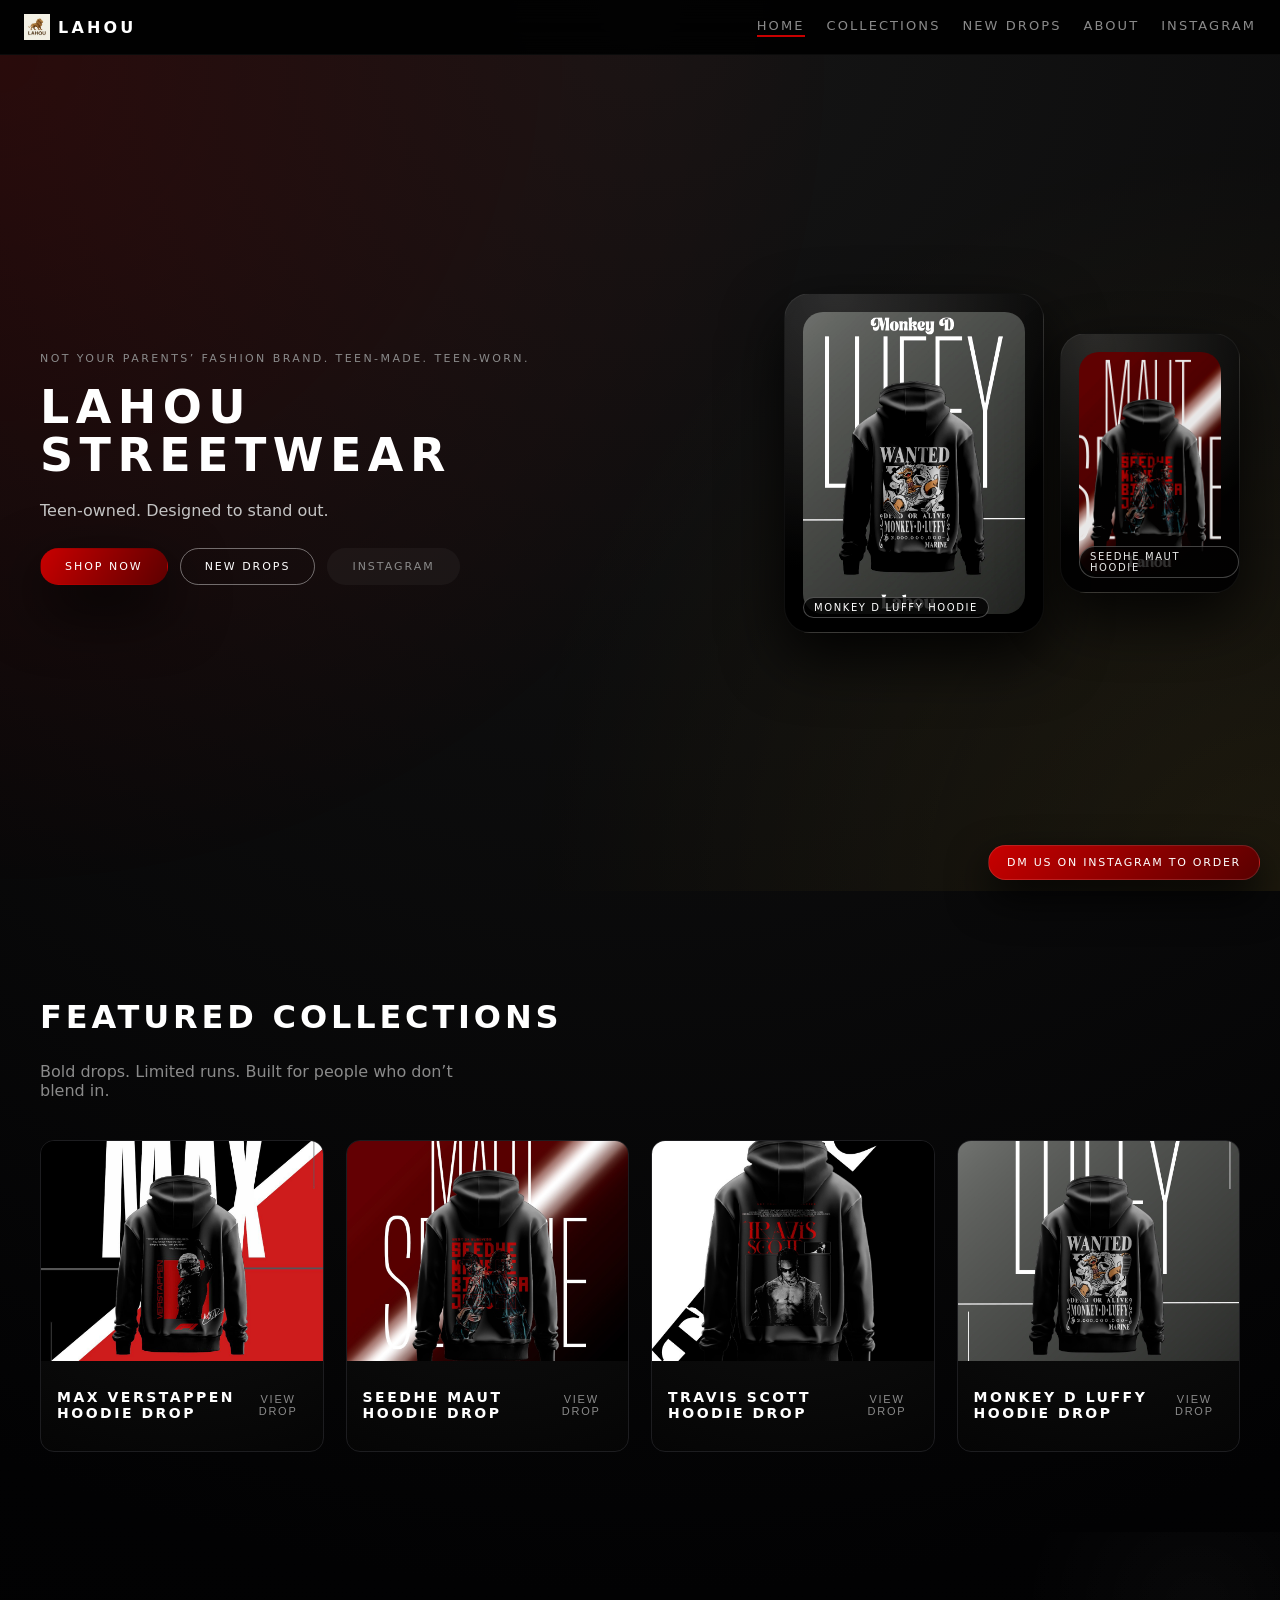
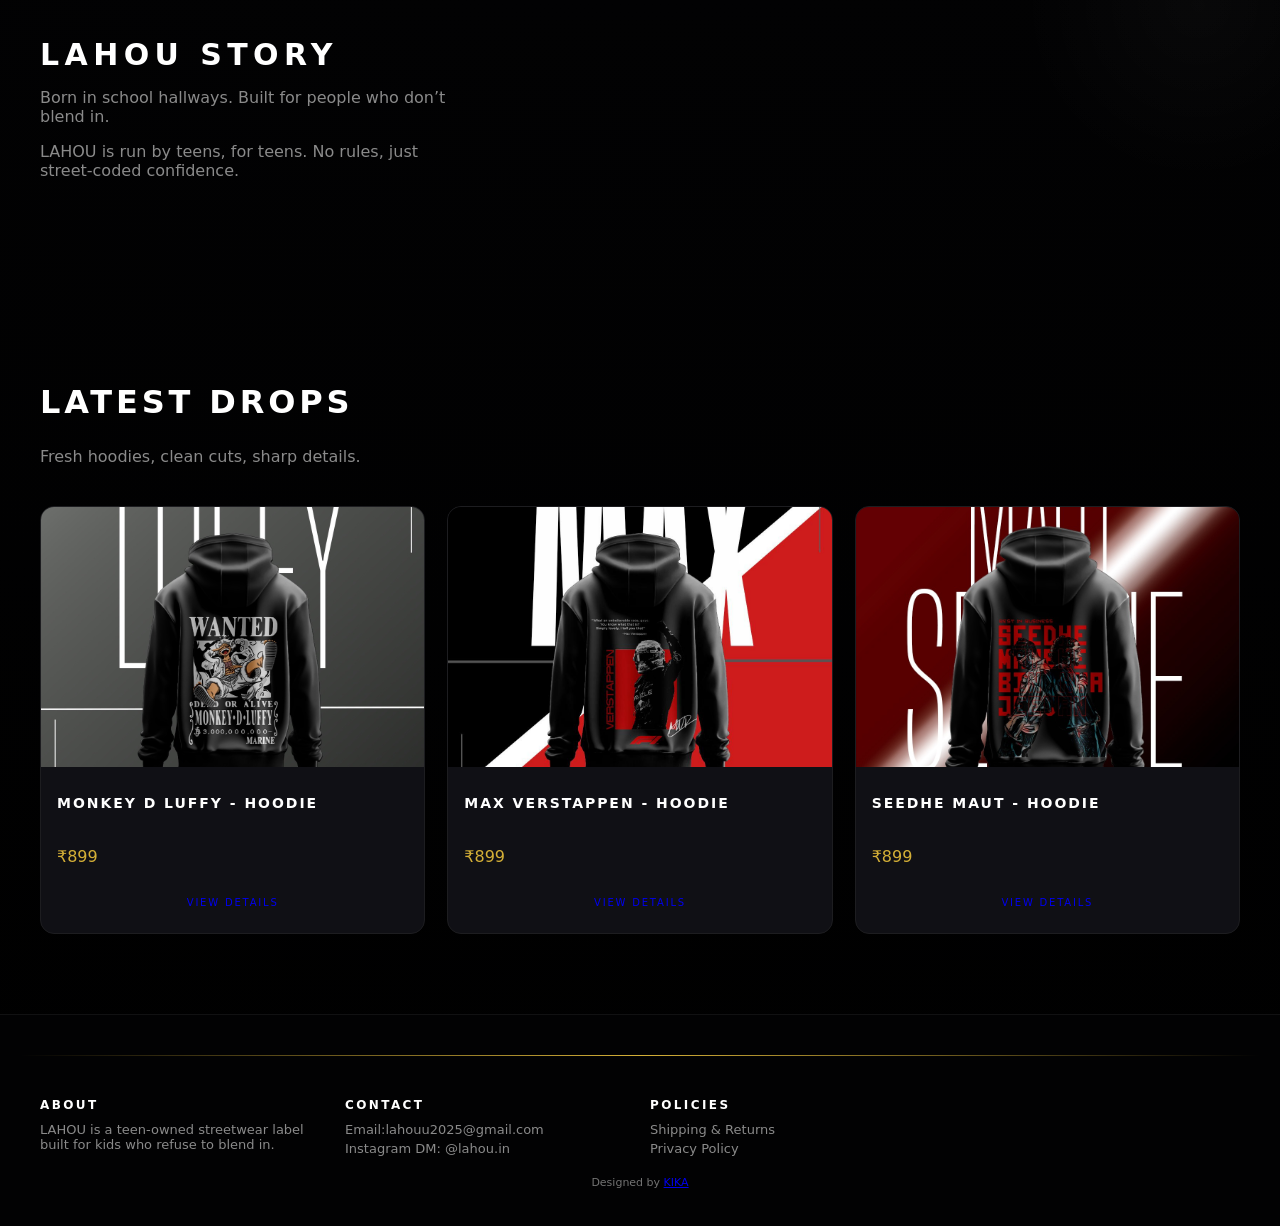
==== commit 3ffc3b4f: "Update index.html" ====
--- a/index.html
+++ b/index.html
@@ -201,7 +201,7 @@
       </div>
       
     </div>
-    <p class="footer-bottom">Designed by <a href = "https://www.instagram.com/kika.exe_is.not.responding/" target = "_blank"> KIKA </a>a</p>
+    <p class="footer-bottom">Designed by <a href = "https://www.instagram.com/kika.exe_is.not.responding/" target = "_blank"> KIKA </a></p>
   </footer>
 
   <!-- Product Quick View Modal (optional) -->
@@ -238,3 +238,4 @@
 
 
 
+
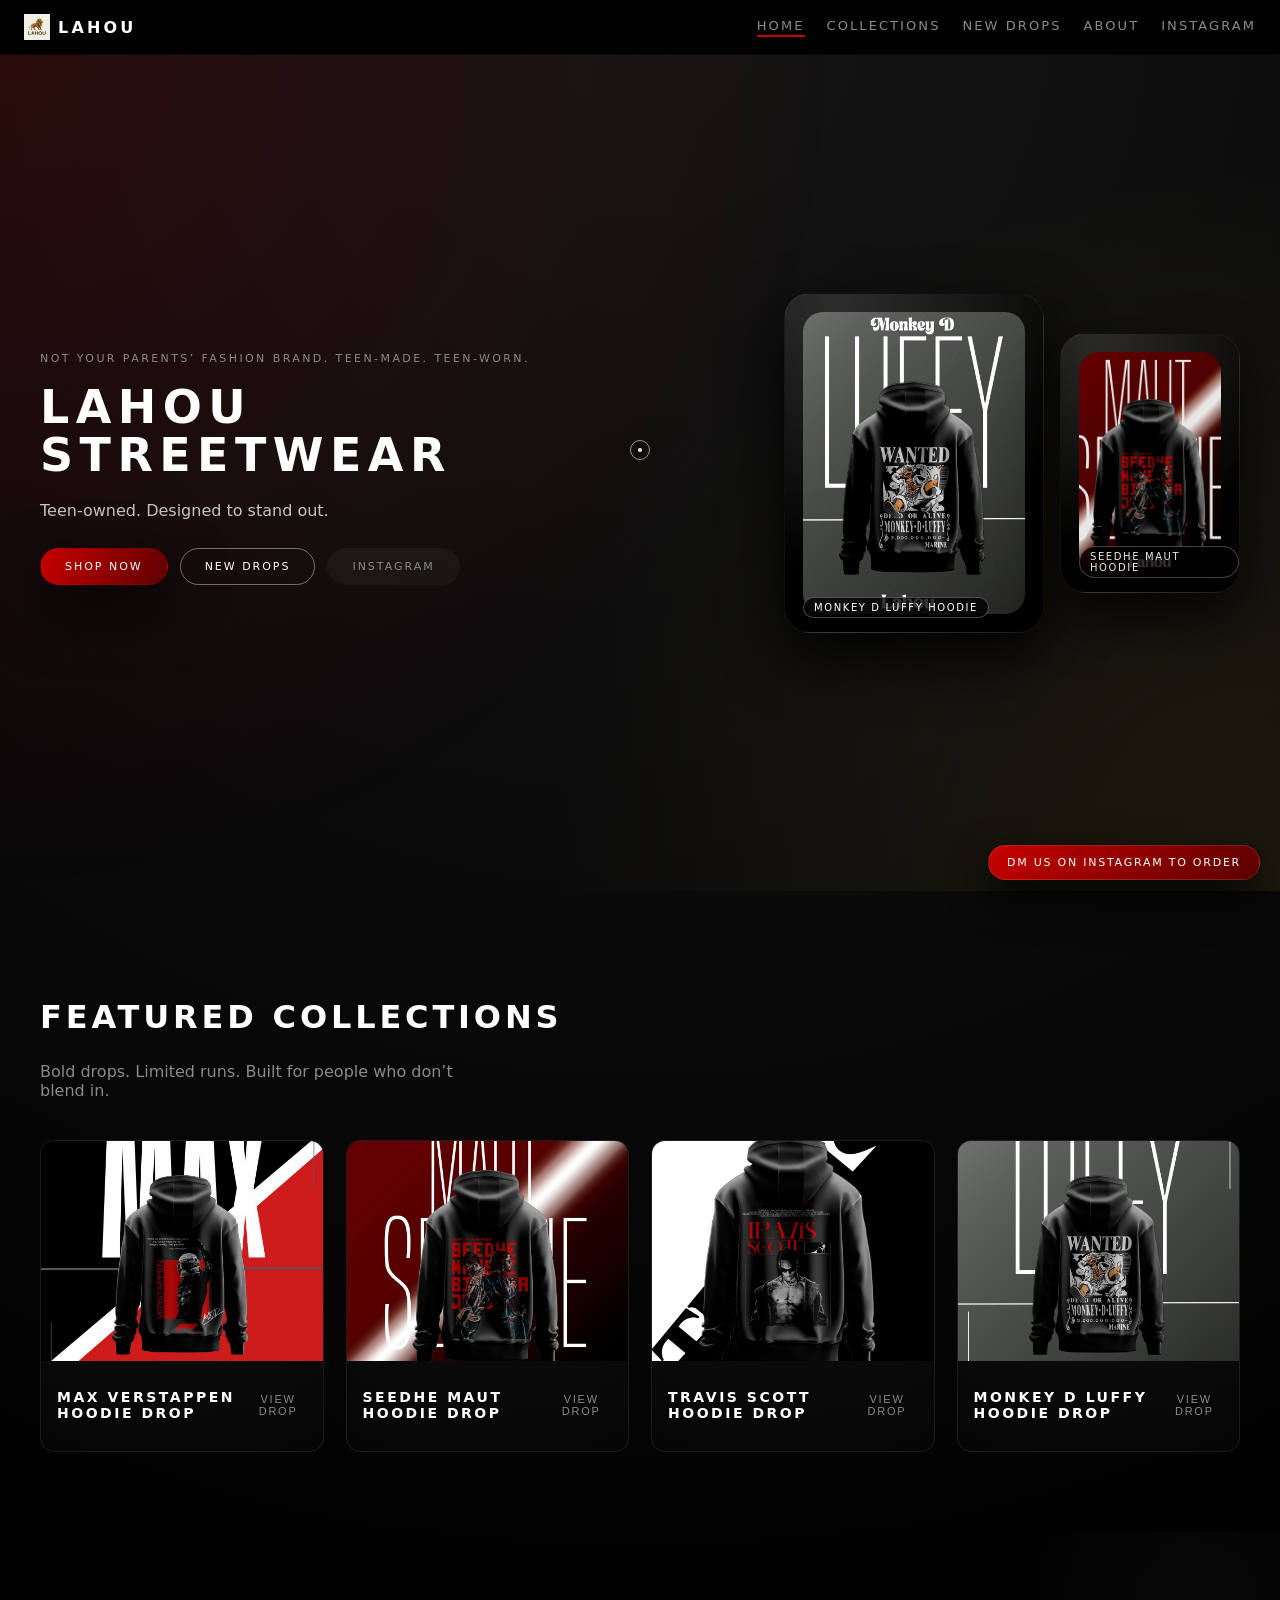
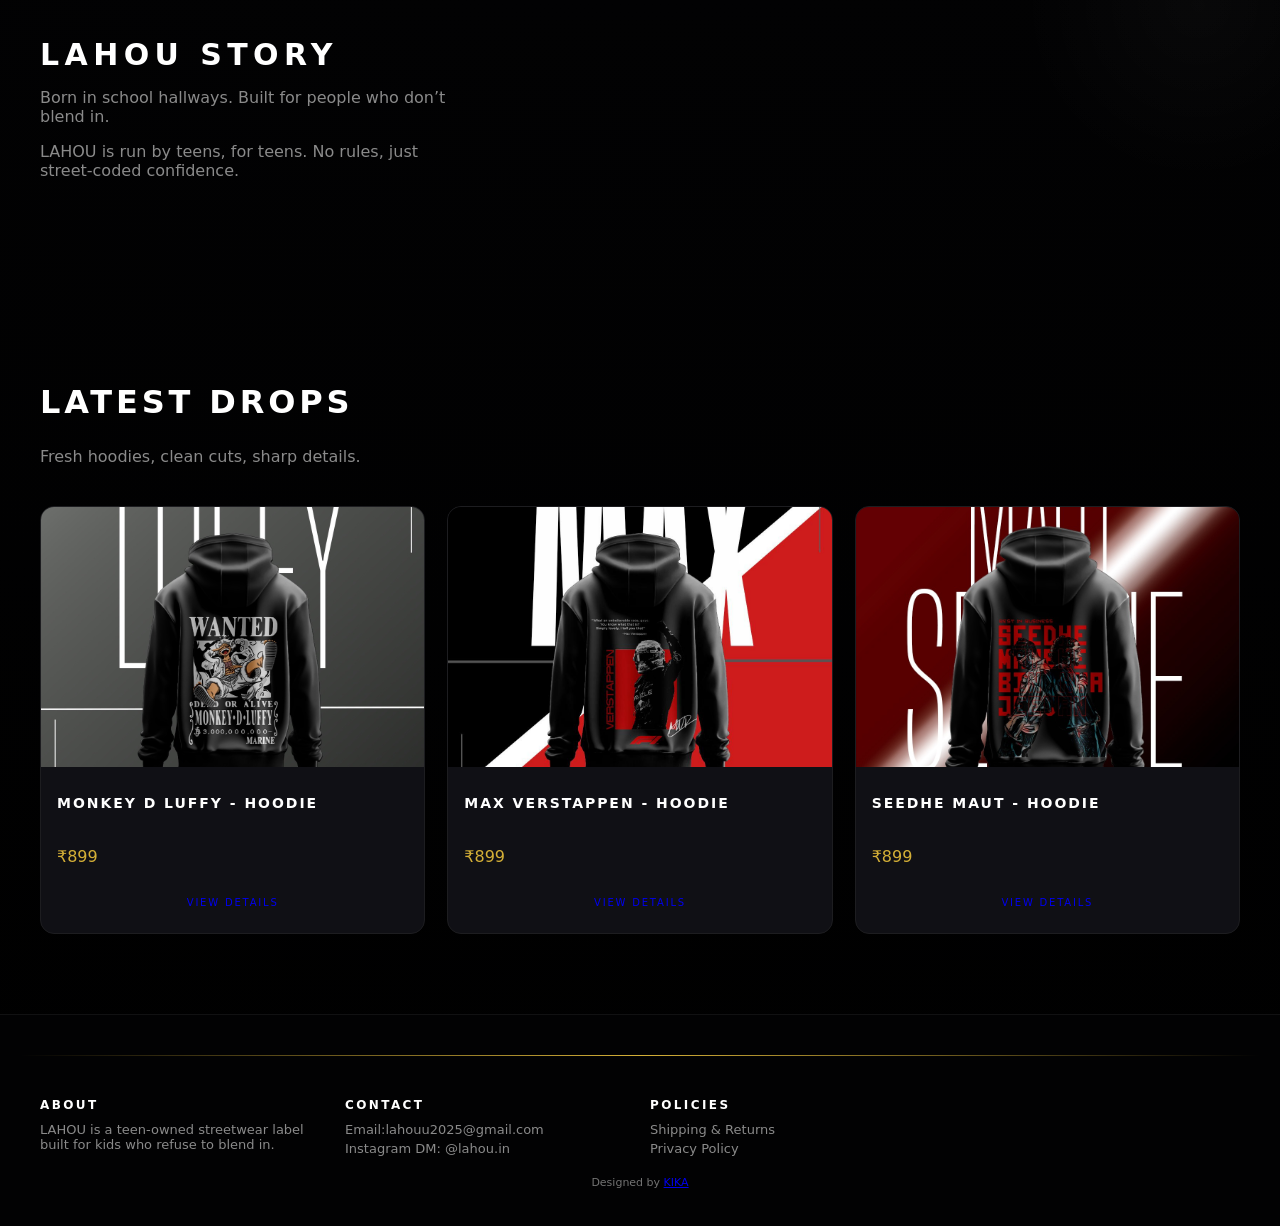
==== commit 45409bcc: "Update index.html" ====
--- a/index.html
+++ b/index.html
@@ -232,6 +232,7 @@
 
 
   <script src="script.js"></script>
+  <script src="effects.js"></script>
 </body>
 </html>
 
@@ -239,3 +240,4 @@
 
 
 
+
